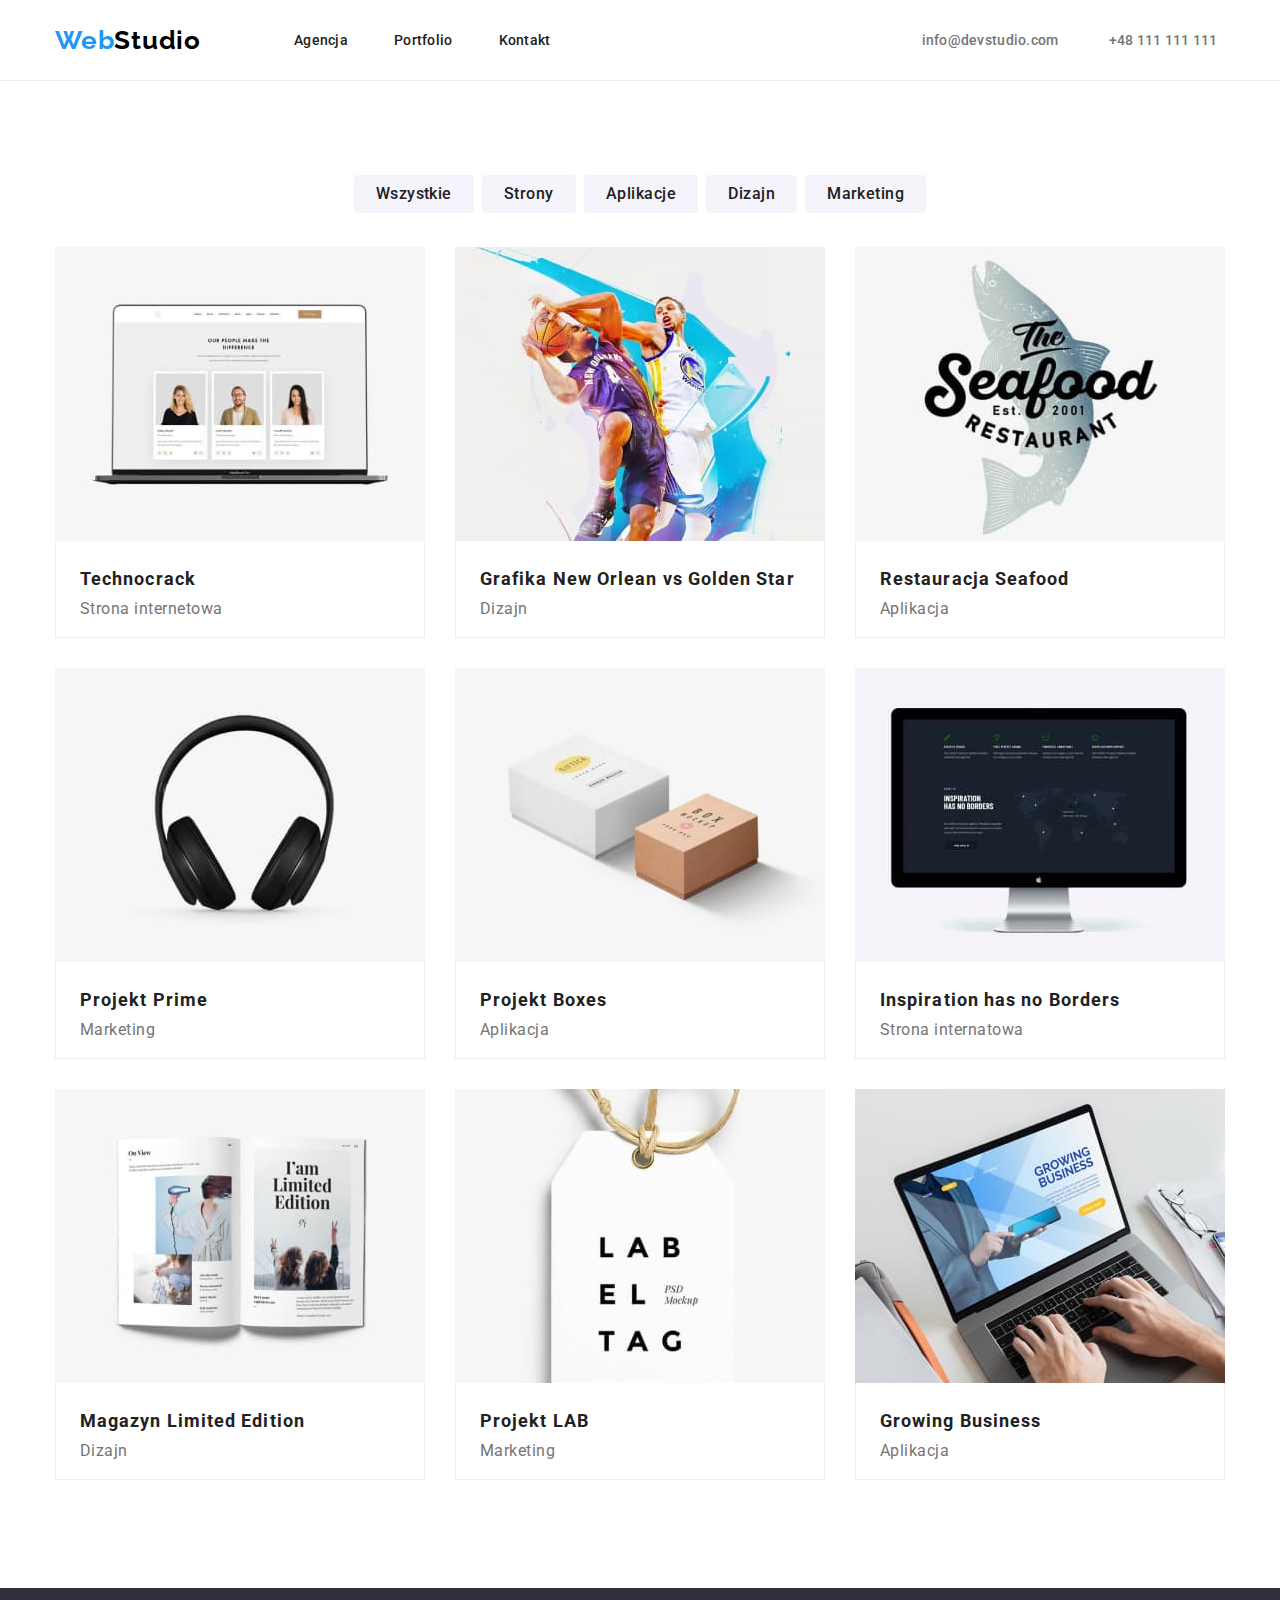
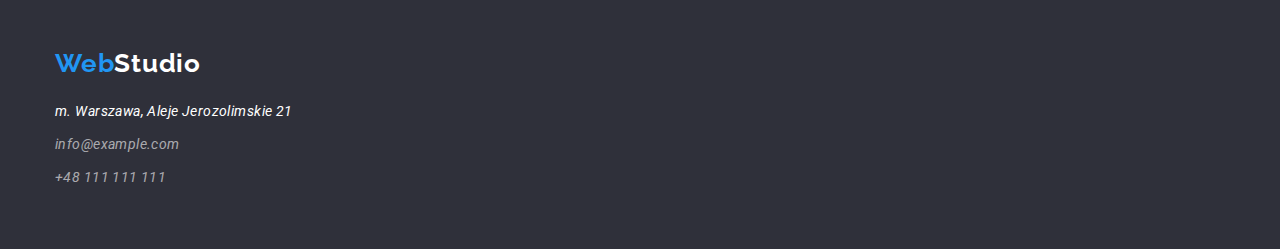
==== portfolio.html @ b1042d2c "hw-04 copy" ====
<!DOCTYPE html>
<html lang="pl">

<head>
    <meta name="description" content="zad 2 goit portfolio" />
    <title>WebStudio Portfolio</title>
    <link rel="stylesheet" href="./css/modern-normalize.min.css" />
    <link rel="stylesheet" href="./css/styles.css">
    <link rel="preconnect" href="https://fonts.googleapis.com">
    <link rel="preconnect" href="https://fonts.gstatic.com" crossorigin>
    <link
        href="https://fonts.googleapis.com/css2?family=Raleway:wght@700&family=Roboto:wght@400;500;700;900&display=swap"
        rel="stylesheet">
    <style>
    </style>
</head>

<body>
    <header class="border">
        <div class="container-header flex-header">
            <a class="link" href="./">
                <span class="logo logo-header"><span class="logo-blue">Web</span>Studio</span>
            </a>
            <nav>
                <ul class="nav-placement-1">
                    <li class="nav-grup-1"><a class="link-nav nav-text-1" href="./">Agencja</a></li>
                    <li class="nav-grup-1"><a class="link-nav nav-text-1" href="./portfolio.html">Portfolio</a></li>
                    <li class="nav-grup-1"><a class="link-nav nav-text-1" href="">Kontakt</a></li>
                </ul>
            </nav>
            <ul class="nav-placement-2">
                <li class="nav-grup-2">
                    <a class="link-nav nav-text-2" href="mailto:info@devstudio.com"
                        rel="noreferrer noopener">info@devstudio.com</a>
                </li>
                <li class="nav-grup-2">
                    <a class="link-nav nav-text-2" href="tel:+48111111111" rel="noreferrer noopener">+48 111 111 111</a>
                </li>
            </ul>
        </div>
    </header>
    <main>
        <div class="section">
            <div class="container">
                <ul class="selec-flex">
                    <li class="selec-but-place"><button type="button" class="selector-button">Wszystkie</button></li>
                    <li class="selec-but-place"><button type="button" class="selector-button">Strony</button></li>
                    <li class="selec-but-place"><button type="button" class="selector-button">Aplikacje</button></li>
                    <li class="selec-but-place"><button type="button" class="selector-button">Dizajn</button></li>
                    <li class="selec-but-place"><button type="button" class="selector-button">Marketing</button></li>
                </ul>
                <ul class="product-flex">
                    <li>
                        <figure>
                            <img class="product-img" src="./images/portfolio1.jpg"
                                alt="Wyświetlona przykładowa strona internetowa" width="370" height="294" />
                            <figcaption class="product-border">
                                <p class="product-name">Technocrack</p>
                                <p class="product-description">Strona internetowa</p>
                            </figcaption>
                        </figure>
                    </li>
                    <li>
                        <figure>
                            <img class="product-img" src="./images/portfolio2.jpg" alt="Grafika dwóch koszykarzy"
                                width="370" height="294" />
                            <figcaption class="product-border">
                                <p class="product-name">Grafika New Orlean vs Golden Star</p>
                                <p class="product-description">Dizajn</p>
                            </figcaption>
                        </figure>
                    </li>
                    <li>
                        <figure>
                            <img class="product-img" src="./images/portfolio3.jpg" alt="Grafika firmy Seafood"
                                width="370" height="294" />
                            <figcaption class="product-border">
                                <p class="product-name">Restauracja Seafood</p>
                                <p class="product-description">Aplikacja</p>
                            </figcaption>
                        </figure>
                    </li>
                    <li>
                        <figure>
                            <img class="product-img" src="./images/portfolio4.jpg" alt="Fotografia słuchawek"
                                width="370" height="294" />
                            <figcaption class="product-border">
                                <p class="product-name">Projekt Prime</p>
                                <p class="product-description">Marketing</p>
                            </figcaption>
                        </figure>
                    </li>
                    <li>
                        <figure>
                            <img class="product-img" src="./images/portfolio5.jpg" alt="Grafika pudełek" width="370"
                                height="294" />
                            <figcaption class="product-border">
                                <p class="product-name">Projekt Boxes</p>
                                <p class="product-description">Aplikacja</p>
                            </figcaption>
                        </figure>
                    </li>
                    <li>
                        <figure>
                            <img class="product-img" src="./images/portfolio6.jpg" alt="Monitor wyświetlający analizy"
                                width="370" height="294" />
                            <figcaption class="product-border">
                                <p class="product-name">Inspiration has no Borders</p>
                                <p class="product-description">Strona internatowa</p>
                            </figcaption>
                        </figure>
                    </li>
                    <li>
                        <figure>
                            <img class="product-img" src="./images/portfolio7.jpg" alt="Broszura" width="370"
                                height="294" />
                            <figcaption class="product-border">
                                <p class="product-name">Magazyn Limited Edition</p>
                                <p class="product-description">Dizajn</p>
                            </figcaption>
                        </figure>
                    </li>
                    <li>
                        <figure>
                            <img class="product-img" src="./images/portfolio8.jpg" alt="Paperowa metka reklamowa"
                                width="370" height="294" />
                            <figcaption class="product-border">
                                <p class="product-name">Projekt LAB</p>
                                <p class="product-description">Marketing</p>
                            </figcaption>
                        </figure>
                    </li>
                    <li>
                        <figure>
                            <img class="product-img" src="./images/portfolio9.jpg"
                                alt="Laptop z stroną Growing Buisness" width="370" height="294" />
                            <figcaption class="product-border">
                                <p class="product-name">Growing Business</p>
                                <p class="product-description">Aplikacja</p>
                            </figcaption>
                        </figure>
                    </li>
                </ul>
            </div>
        </div>
    </main>
    <footer class="background-grey footer-sec">
        <div class="container">
            <span class="logo logo-white"><span class="logo-blue">Web</span>Studio</span>
            <address>
                <p class="botton-address-1 footer-p">m. Warszawa, Aleje Jerozolimskie 21</p>
                <p class="footer-p"><a class="botton-address-2" href="mailto:info@example.com"
                        rel="noreferrer noopener">info@example.com
                    </a>
                </p>
                <p class="footer-p"><a class="botton-address-2" href="tel:+48111111111" rel="noreferrer noopener">+48
                        111
                        111
                        111</a>
                </p>
            </address>
        </div>
    </footer>
</body>

</html>
---- css/styles.css ----
* {
    padding: 0;
}
body {
    font-family: 'Roboto', sans-serif;
    font-size: 14px;
    line-height: 1.0;
}
/*Color palete*/
:root {
    --main-blue: #2196F3;
    --fade-on-white: #757575;
    --fade-on-black: #ffffff99;
    --background-color: #2F303A;
    --lighter-black: #212121;
    --white: #fff;
    --black: #000;
    --light-grey: #f5f4fa;
    --hedder-border: #ececec;
    --material-shadow-v1: #00000033;
    --material-shadow-v2: #00000024;
    --material-shadow-v3: #0000001F;
    --product-background: #eee;
}


/*  GENERAL CHANGE */

ul {
    list-style-type: none
}
figure {
    margin: 0px;
}
p {
    margin:0;
}
/*  HEADER */

.container-header {
    width: 1200px;
    margin: 0 auto;
    padding: 18px 15px;
}

.border {
    border-bottom: 1px solid var(--hedder-border);
}

.logo {
    text-decoration: none;
    font-family: 'Raleway', sans-serif;
    font-size: 26px;
    font-weight: 700;
    line-height: 31px;
    letter-spacing: 0.03em;
}

.logo-header {
    color: var(--black)
}

.logo-blue {
    color: var(--main-blue)
}

.link {
    text-decoration: none;
}

.link-nav {
    text-decoration: none;
    font-size: 14px;
    font-weight: 500;
    line-height: 16px;
    letter-spacing: 0.02em;
}

.link-nav:hover {
    color: var(--main-blue)
}

.link-nav:focus {
    color: var(--main-blue)
}
.nav-grup-1 {
    margin-right: 46px;
}
.nav-grup-1:last-child {
    margin-right: 0px;
}
.nav-grup-2 {
    margin-right: 50px;
}
.nav-grup-2:last-child {
    margin-right: 0px;
}

.nav-text-1 {
    color: var(--lighter-black);
}

.nav-text-2 {
    color: var(--fade-on-white);
}

.nav-placement-1 {
    display: flex;
    align-items: center;
    margin-left: 93px;
    padding: 0;
}

.nav-placement-2 {
    display: flex;
    align-items: center;
    margin-left: 371px;
    padding: 0;
}

.flex-header {
    display: flex;
    align-items: center;
}

/*  FOOTER */

.logo-white {
    color: var(--white);
}

.background-grey {
    color: var(--white);
    background-color: var(--background-color);
}

.botton-address-1 {
    font-size: 14px;
    font-weight: 400;
    letter-spacing: 0.03em;
    line-height: 24px;
}

.botton-address-2 {
    color: var(--fade-on-black);
    font-size: 14px;
    font-weight: 400;
    letter-spacing: 0.03em;
    line-height: 24px;
    text-decoration: none;
}
.footer-p {
    margin-bottom: 9px;
}
.footer-p:first-child {
    margin-top: 20px;
}
.footer-p:last-child {
    margin-bottom: 0;
}

.botton-address-2:hover {
    color: var(--white);
}

.botton-address-2:focus {
    color: var(--white);
}
.footer-sec {
    padding-top: 60px;
    padding-bottom: 60px;
}


/*  MAIN - INDEX */

.sec-1-flex {
    display: flex;
    align-items: center;
    flex-direction: column;
}
.sec-1-headline {
    font-weight: 900;
    font-size: 44px;
    letter-spacing: 0.06em;
    line-height: 60px;
    text-align: center;
}

.order-button {
    box-sizing: border-box;
    color: var(--white);
    background-color: var(--main-blue);
    font-size: 16px;
    font-weight: 700;
    letter-spacing: 0, 06em;
    line-height: 30px;
    border: none;
    border-radius: 4px;
    padding: 10px 41px;
}

.order-button:hover {
    cursor: pointer;
    color: var(--main-blue);
    background-color: var(--white);
}

.order-button:focus {
    color: var(--main-blue);
    background-color: var(--white);
}
.sec-2-flex {
    display: flex;

}
.sec-2-head {
    font-size: 14px;
    font-weight: 700;
    letter-spacing: 0.03em;
    line-height: 16px;
    text-transform: uppercase;
    color: var(--lighter-black);
    margin-bottom: 10px;
}

.sec-2-text {
    font-size: 14px;
    font-weight: 400;
    letter-spacing: 0.03em;
    line-height: 24px;
    color: var(--fade-on-white);
}
.section-headline {
    font-size: 36px;
    font-weight: 700;
    letter-spacing: 0.03em;
    line-height: 42px;
    text-align: center;
    color: var(--lighter-black);
}
.background-light-grey {
    background-color: var(--light-grey);
}
.sec-3-container-fix {
    padding-bottom: 94px;
}
.sec-3-flex {
    display: flex;
    margin-top: 50px;
}
.sec-3-grup {
    margin-left: 50px;
}
.sec-3-grup:first-child {
    margin-left: 0px;
}
.sec-4-flex {
    display: flex;
}
.sec-4-grup {
    margin-left: 30px;
}
.sec-4-grup:first-child {
    margin-left: 0px;
}

.sec-4-border {
    background: var(--white);
    border-radius: 0px 0px 4px 4px;
    box-shadow: 0px 1px 3px var(--material-shadow-v3), 
        0px 1px 1px var(--material-shadow-v2), 
        0px 2px 1px var(--material-shadow-v1);
}
.team-member {
    color: var(--lighter-black);
    font-size: 16px;
    font-weight: 500;
    letter-spacing: 0.03em;
    line-height: 18.75px;
    text-align: center;
    padding-top: 30px;
    padding-bottom: 10px;
    margin: 0;
}

.member-position {
    font-size: 16px;
    font-weight: 400;
    letter-spacing: 0.03em;
    line-height: 18.75px;
    color: var(--fade-on-white);
    text-align: center;
    padding-bottom: 30px;
    margin: 0;
}

/*  MAIN - PORTFOLIO */

.selec-flex {
    display: flex;
    justify-content: center;
    margin: 0;
}
.selector-button {
    color: var(--lighter-black);
    background-color: var(--light-grey);
    font-size: 16px;
    font-weight: 500;
    letter-spacing: 0.03em;
    line-height: 26px;
    border-radius: 4px;
    border: none;
    padding: 6px 22px;
    cursor: pointer;
}
.selec-but-place {
    margin-right: 8px;
}
.selec-but-place:last-child {
    margin-right: 0px;
}
.selector-button:hover {
    background-color: var(--main-blue);
    color: var(--white);
}

.selector-button:focus {
    background-color: var(--main-blue);
    color: var(--white);
    cursor: pointer;
}
.product-flex {
    display: flex;
    flex-wrap: wrap;
    gap: 30px;
    margin-top: 34px;
}
.product-name {
    color: var(--lighter-black);
    font-weight: 700;
    font-size: 18px;
    letter-spacing: 0.06em;
    line-height: 36px;
    padding: 20px 0px 0 24px;
}

.product-description {
    color: var(--fade-on-white);
    font-size: 16px;
    font-weight: 400;
    letter-spacing: 0.03em;
    line-height: 16px;
    padding: 4px 0px 20px 24px;
}
.product-border {
    border-bottom: 1px solid var(--product-background);
    border-left: 1px solid var(--product-background);
    border-right: 1px solid var(--product-background);
}

.product-img {
    display: block
}


/*  PLACEMENT */

.container {
    width: 1200px;
    margin: 0 auto;
    padding: 0 15px;
}
.section {
    padding-top: 94px;
    padding-bottom: 94px;
}
.section-1 {
    padding-top: 200px;
    padding-bottom: 200px;
}
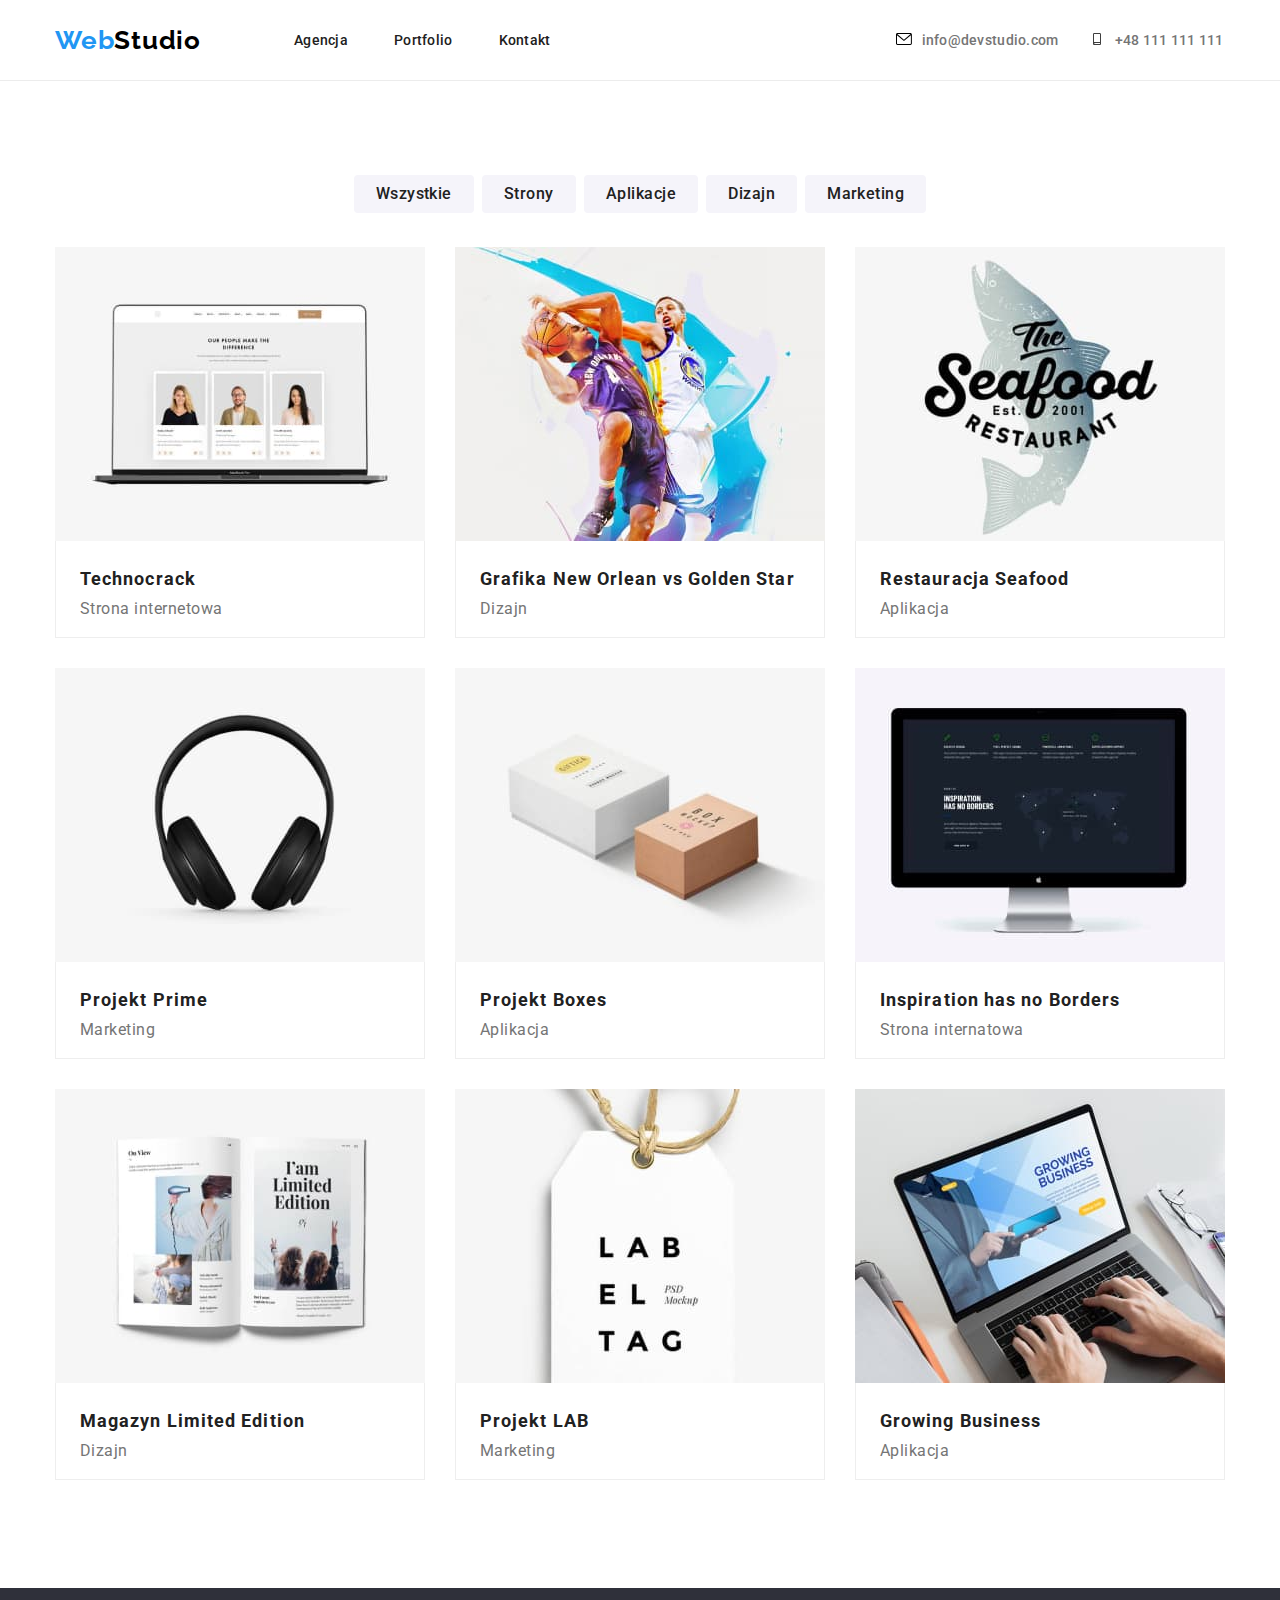
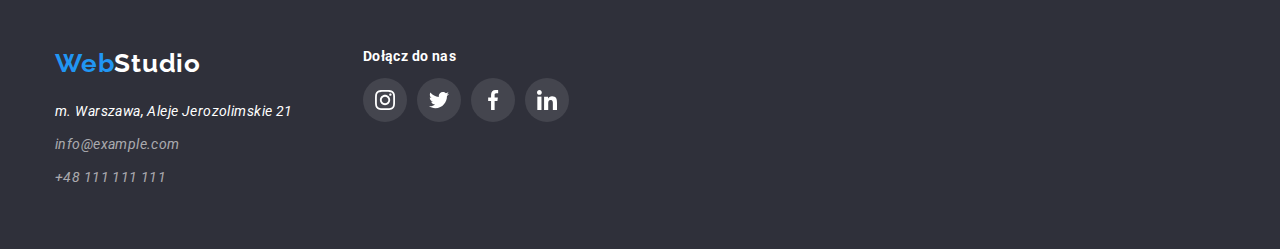
==== commit 4b8ee3cc: "repair of copy" ====
--- a/portfolio.html
+++ b/portfolio.html
@@ -30,11 +30,16 @@
             </nav>
             <ul class="nav-placement-2">
                 <li class="nav-grup-2">
-                    <a class="link-nav nav-text-2" href="mailto:info@devstudio.com"
-                        rel="noreferrer noopener">info@devstudio.com</a>
+                    <a class="link-nav nav-text-2" href="mailto:info@devstudio.com" rel="noreferrer noopener">
+                        <svg class="header-icon">
+                            <use href="./images/symbol-defs.svg#icon-envelope"></use>
+                        </svg>info@devstudio.com</a>
                 </li>
                 <li class="nav-grup-2">
-                    <a class="link-nav nav-text-2" href="tel:+48111111111" rel="noreferrer noopener">+48 111 111 111</a>
+                    <a class="link-nav nav-text-2" href="tel:+48111111111" rel="noreferrer noopener"><svg
+                            class="header-icon">
+                            <use href="./images/symbol-defs.svg#icon-smartphone"></use>
+                        </svg>+48 111 111 111</a>
                 </li>
             </ul>
         </div>
@@ -145,20 +150,47 @@
         </div>
     </main>
     <footer class="background-grey footer-sec">
-        <div class="container">
-            <span class="logo logo-white"><span class="logo-blue">Web</span>Studio</span>
-            <address>
-                <p class="botton-address-1 footer-p">m. Warszawa, Aleje Jerozolimskie 21</p>
-                <p class="footer-p"><a class="botton-address-2" href="mailto:info@example.com"
-                        rel="noreferrer noopener">info@example.com
-                    </a>
-                </p>
-                <p class="footer-p"><a class="botton-address-2" href="tel:+48111111111" rel="noreferrer noopener">+48
-                        111
-                        111
-                        111</a>
-                </p>
-            </address>
+        <div class="container footer-flex-1">
+            <div class="footer-flex-1-grup">
+                <span class="logo logo-white"><span class="logo-blue">Web</span>Studio</span>
+                <address>
+                    <p class="botton-address-1 footer-p">m. Warszawa, Aleje Jerozolimskie 21</p>
+                    <p class="footer-p"><a class="botton-address-2" href="mailto:info@example.com"
+                            rel="noreferrer noopener">info@example.com
+                        </a>
+                    </p>
+                    <p class="footer-p"><a class="botton-address-2" href="tel:+48111111111"
+                            rel="noreferrer noopener">+48
+                            111 111
+                            111</a>
+                    </p>
+                </address>
+            </div>
+            <div class="footer-flex-1-grup">
+                <p class="social-title-footer">Dołącz do nas</p>
+                <ul class="footer-flex-2">
+                    <li class="footer-flex-2-grup">
+                        <div tabindex="0" class="social-icon-background"><svg class="social-icon-footer">
+                                <use href="./images/symbol-defs.svg#icon-instagram"></use>
+                            </svg></div>
+                    </li>
+                    <li class="footer-flex-2-grup">
+                        <div tabindex="0" class="social-icon-background"><svg class="social-icon-footer">
+                                <use href="./images/symbol-defs.svg#icon-twitter"></use>
+                            </svg></div>
+                    </li>
+                    <li class="footer-flex-2-grup">
+                        <div tabindex="0" class="social-icon-background"><svg class="social-icon-footer">
+                                <use href="./images/symbol-defs.svg#icon-facebook"></use>
+                            </svg></div>
+                    </li>
+                    <li class="footer-flex-2-grup">
+                        <div tabindex="0" class="social-icon-background"><svg class="social-icon-footer">
+                                <use href="./images/symbol-defs.svg#icon-linkedin"></use>
+                            </svg></div>
+                    </li>
+                </ul>
+            </div>
         </div>
     </footer>
 </body>
--- a/css/styles.css
+++ b/css/styles.css
@@ -21,6 +21,8 @@
     --material-shadow-v2: #00000024;
     --material-shadow-v3: #0000001F;
     --product-background: #eee;
+    --client: #AFB1B8;
+    --footer-ellipse: #FFFFFF1A;
 }
 
 
@@ -76,10 +78,7 @@
     letter-spacing: 0.02em;
 }
 
-.link-nav:hover {
-    color: var(--main-blue)
-}
-
+.link-nav:hover,
 .link-nav:focus {
     color: var(--main-blue)
 }
@@ -90,7 +89,7 @@
     margin-right: 0px;
 }
 .nav-grup-2 {
-    margin-right: 50px;
+    margin-right: 30px;
 }
 .nav-grup-2:last-child {
     margin-right: 0px;
@@ -102,6 +101,10 @@
 
 .nav-text-2 {
     color: var(--fade-on-white);
+}
+.nav-text-2:hover,
+.nav-text-2:focus {
+    fill: var(--main-blue);
 }
 
 .nav-placement-1 {
@@ -114,13 +117,18 @@
 .nav-placement-2 {
     display: flex;
     align-items: center;
-    margin-left: 371px;
+    margin-left: 345px;
     padding: 0;
 }
 
 .flex-header {
     display: flex;
     align-items: center;
+}
+.header-icon {
+    height: 12px;
+    width: 16px;
+    margin-right: 10px;
 }
 
 /*  FOOTER */
@@ -159,10 +167,7 @@
     margin-bottom: 0;
 }
 
-.botton-address-2:hover {
-    color: var(--white);
-}
-
+.botton-address-2:hover,
 .botton-address-2:focus {
     color: var(--white);
 }
@@ -171,6 +176,47 @@
     padding-bottom: 60px;
 }
 
+.social-title-footer {
+    font-weight: 700;
+    font-size: 14px;
+    line-height: 16.41px;
+    letter-spacing: 0.03em;
+}
+.social-icon-footer {
+    box-sizing: content-box;
+    height: 20px;
+    width: 20px;
+    fill: var(--white);
+}
+.social-icon-background {
+    display: flex;
+    padding: 12px;
+    background-color: var(--footer-ellipse);
+    border-radius: 50%;
+    cursor: pointer;
+}
+.social-icon-background:hover,
+.social-icon-background:focus {
+    background-color: var(--main-blue);
+}
+.footer-flex-1 {
+    display: flex;
+}
+.footer-flex-1-grup {
+    margin-right: 70px;
+}
+.footer-flex-1-grup:last-child {
+    margin-right: 0px;
+}
+.footer-flex-2 {
+    display: flex;
+}
+.footer-flex-2-grup {
+    margin-right: 10px;
+}
+.footer-flex-2-grup:last-child {
+    margin-right: 0px;
+}
 
 /*  MAIN - INDEX */
 
@@ -185,6 +231,13 @@
     letter-spacing: 0.06em;
     line-height: 60px;
     text-align: center;
+}
+.sec-1-background {
+    color: var(--white);
+    background-color: var(--background-color);
+    background-image: url("../images/img-background-sec-1.jpg"), url("../images/img-background-overlay-sec-1.png");
+    background-size: cover;
+    background-position: center center;
 }
 
 .order-button {
@@ -200,13 +253,9 @@
     padding: 10px 41px;
 }
 
-.order-button:hover {
+.order-button:hover,
+.order-button:focus {
     cursor: pointer;
-    color: var(--main-blue);
-    background-color: var(--white);
-}
-
-.order-button:focus {
     color: var(--main-blue);
     background-color: var(--white);
 }
@@ -231,6 +280,14 @@
     line-height: 24px;
     color: var(--fade-on-white);
 }
+.sec-2-image {
+    box-sizing: content-box;
+    height: 70px;
+    width: 70px;
+    padding: 25px 100px;
+    background: var(--light-grey);
+    margin-bottom: 30px;
+}
 .section-headline {
     font-size: 36px;
     font-weight: 700;
@@ -257,6 +314,7 @@
 }
 .sec-4-flex {
     display: flex;
+    margin-top: 50px;
 }
 .sec-4-grup {
     margin-left: 30px;
@@ -291,9 +349,65 @@
     line-height: 18.75px;
     color: var(--fade-on-white);
     text-align: center;
+    padding-bottom: 16px;
+    margin: 0;
+}
+.sec-4-icon {
+    box-sizing: content-box;
+    height: 20px;
+    width: 20px;
+}
+.sec-4-icon-background {
+    display: flex;
+    padding: 12px;
+    background-color: var(--white);
+    border-radius: 50%;
+    fill: var(--client);
+    cursor: pointer;
+}
+.sec-4-icon-background:hover,
+.sec-4-icon-background:focus {
+    fill: var(--white);
+    background-color: var(--main-blue);
+}
+
+.sec-4-icon-flex {
+    display: flex;
+    justify-content: center;
     padding-bottom: 30px;
-    margin: 0;
-}
+}
+.sec-4-icon-grup {
+    margin-right: 10px;
+}
+.sec-4-icon-grup:last-child {
+    margin-right: 0px;
+}
+.sec-5-flex {
+    display: flex;
+    margin-top: 50px;
+}
+.sec-5-grup {
+    margin-right: 30px;
+}
+.sec-5-grup:last-child {
+    margin-right: 0px;
+}
+.sec-5-logo {
+    box-sizing: border-box;
+    fill: var(--client);
+    height: 92px;
+    width: 170px;
+    padding: 16px 32px;
+    border: 1px solid var(--client);
+    border-radius: 4px;
+    cursor: pointer;
+}
+.sec-5-logo:hover,
+.sec-5-logo:focus {
+    fill: var(--main-blue);
+    border-color: var(--main-blue);
+}
+
 
 /*  MAIN - PORTFOLIO */
 
@@ -320,15 +434,10 @@
 .selec-but-place:last-child {
     margin-right: 0px;
 }
-.selector-button:hover {
-    background-color: var(--main-blue);
-    color: var(--white);
-}
-
+.selector-button:hover,
 .selector-button:focus {
     background-color: var(--main-blue);
     color: var(--white);
-    cursor: pointer;
 }
 .product-flex {
     display: flex;
@@ -378,4 +487,37 @@
 .section-1 {
     padding-top: 200px;
     padding-bottom: 200px;
+}
+
+
+
+/*  Modal Window */
+
+
+.backdrop {
+    position: fixed;
+    top: 0;
+    left: 0;
+    height: 100%;
+    width: 100%;
+    background-color: var(--material-shadow-v1);
+}
+
+.modal-body {
+    position: absolute;
+    top: 50%;
+    left: 50%;
+    width: 528px;
+    min-height: 581px;
+    transform: translate(-50%, -50%);
+    background-color: var(--white);
+    box-shadow: 0px 1px 3px var(--material-shadow-v3), 0px 1px 1px var(--material-shadow-v2), 0px 2px 1px var(--material-shadow-v1);
+    border-radius: 4px;
+}
+
+.modal-x-button {
+    position: absolute;
+    top: 14px;
+    right: 14px;
+
 }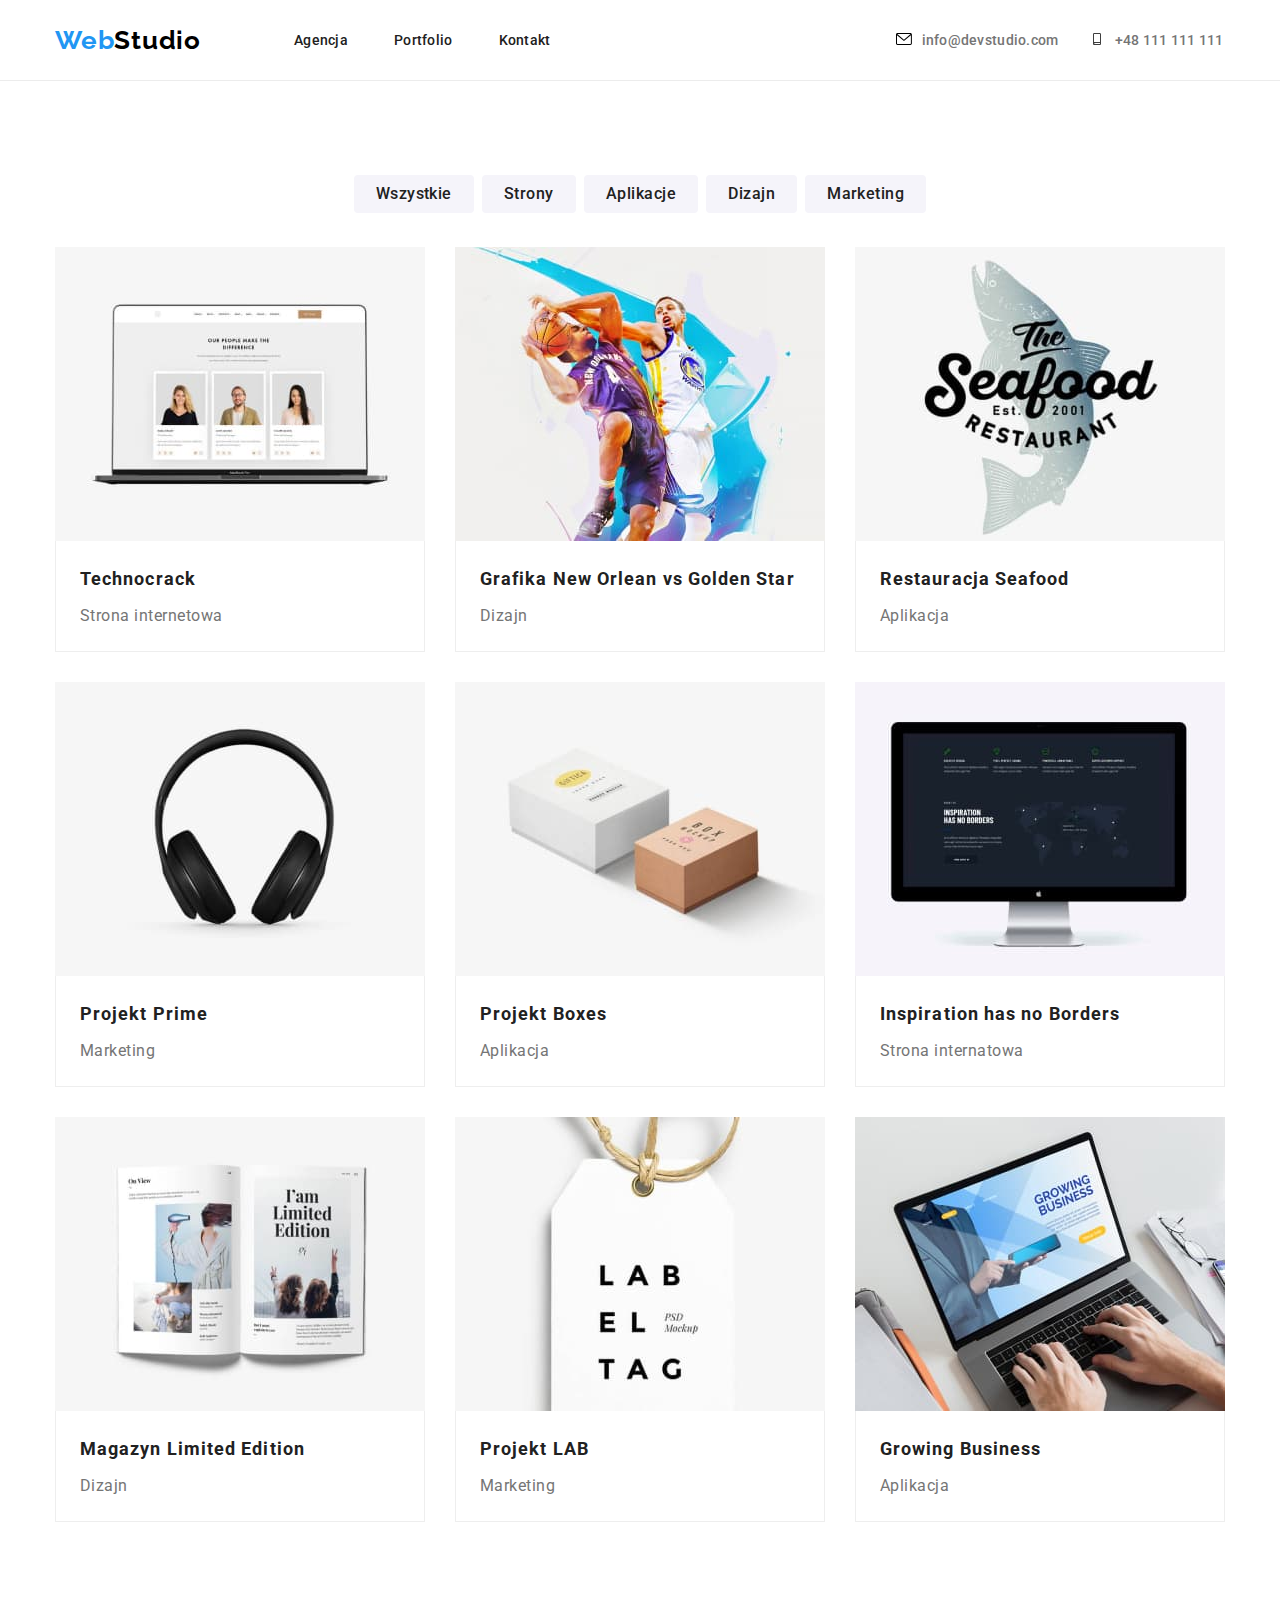
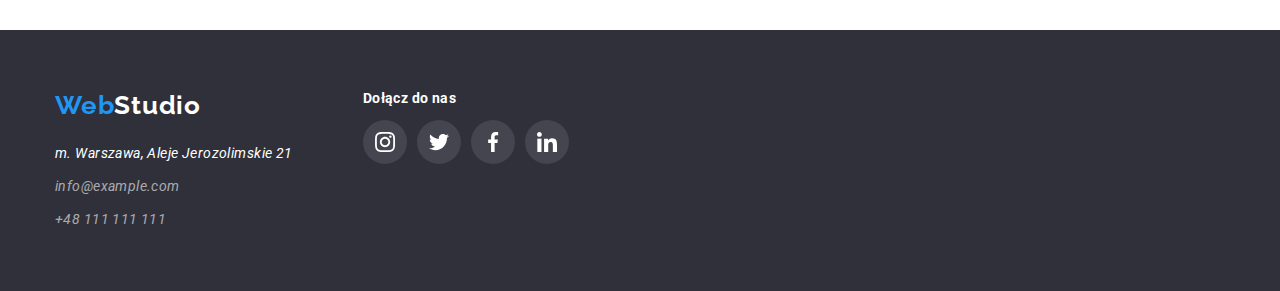
==== commit 8a7acb71: "postfolio product hover" ====
--- a/portfolio.html
+++ b/portfolio.html
@@ -55,96 +55,194 @@
                     <li class="selec-but-place"><button type="button" class="selector-button">Marketing</button></li>
                 </ul>
                 <ul class="product-flex">
-                    <li>
-                        <figure>
-                            <img class="product-img" src="./images/portfolio1.jpg"
-                                alt="Wyświetlona przykładowa strona internetowa" width="370" height="294" />
+
+                    <li>
+                        <figure class="sec-3-produkt-box-shadow">
+                            <div class="product-img-box">
+                                <img class="product-img" src="./images/portfolio1.jpg"
+                                    alt="Wyświetlona przykładowa strona internetowa" width="370" height="294" />
+                                <div class="product-img-fllow">
+                                    <p class="product-fllow-text">Technocrack jest popularną platformą
+                                        wykorzystywaną do
+                                        rozpowszechniania koronawirusa. Firmy wykorzystują tę platformę
+                                        do celów szpiegowskich i ataków na niezabezpieczone serwery konkurencji</p>
+                                </div>
+                            </div>
                             <figcaption class="product-border">
                                 <p class="product-name">Technocrack</p>
                                 <p class="product-description">Strona internetowa</p>
                             </figcaption>
                         </figure>
                     </li>
-                    <li>
-                        <figure>
-                            <img class="product-img" src="./images/portfolio2.jpg" alt="Grafika dwóch koszykarzy"
-                                width="370" height="294" />
+
+
+                    <li>
+                        <figure class="sec-3-produkt-box-shadow">
+                            <div class="product-img-box">
+                                <img class="product-img" src="./images/portfolio2.jpg" alt="Grafika dwóch koszykarzy"
+                                    width="370" height="294" />
+                                <div class="product-img-fllow">
+                                    <p class="product-fllow-text">Technocrack jest popularną platformą
+                                        wykorzystywaną do
+                                        rozpowszechniania koronawirusa. Firmy wykorzystują tę platformę
+                                        do celów szpiegowskich i ataków na niezabezpieczone serwery konkurencji</p>
+
+                                </div>
+                            </div>
                             <figcaption class="product-border">
                                 <p class="product-name">Grafika New Orlean vs Golden Star</p>
                                 <p class="product-description">Dizajn</p>
                             </figcaption>
                         </figure>
                     </li>
-                    <li>
-                        <figure>
-                            <img class="product-img" src="./images/portfolio3.jpg" alt="Grafika firmy Seafood"
-                                width="370" height="294" />
+
+
+                    <li>
+                        <figure class="sec-3-produkt-box-shadow">
+                            <div class="product-img-box">
+                                <img class="product-img" src="./images/portfolio3.jpg" alt="Grafika firmy Seafood"
+                                    width="370" height="294" />
+                                <div class="product-img-fllow">
+                                    <p class="product-fllow-text">Technocrack jest popularną platformą
+                                        wykorzystywaną do
+                                        rozpowszechniania koronawirusa. Firmy wykorzystują tę platformę
+                                        do celów szpiegowskich i ataków na niezabezpieczone serwery konkurencji</p>
+
+                                </div>
+                            </div>
                             <figcaption class="product-border">
                                 <p class="product-name">Restauracja Seafood</p>
                                 <p class="product-description">Aplikacja</p>
                             </figcaption>
                         </figure>
                     </li>
-                    <li>
-                        <figure>
-                            <img class="product-img" src="./images/portfolio4.jpg" alt="Fotografia słuchawek"
-                                width="370" height="294" />
+
+
+                    <li>
+                        <figure class="sec-3-produkt-box-shadow">
+                            <div class="product-img-box">
+                                <img class="product-img" src="./images/portfolio4.jpg" alt="Fotografia słuchawek"
+                                    width="370" height="294" />
+                                <div class="product-img-fllow">
+                                    <p class="product-fllow-text">Technocrack jest popularną platformą
+                                        wykorzystywaną do
+                                        rozpowszechniania koronawirusa. Firmy wykorzystują tę platformę
+                                        do celów szpiegowskich i ataków na niezabezpieczone serwery konkurencji</p>
+
+                                </div>
+                            </div>
                             <figcaption class="product-border">
                                 <p class="product-name">Projekt Prime</p>
                                 <p class="product-description">Marketing</p>
                             </figcaption>
                         </figure>
                     </li>
-                    <li>
-                        <figure>
-                            <img class="product-img" src="./images/portfolio5.jpg" alt="Grafika pudełek" width="370"
-                                height="294" />
+
+
+                    <li>
+                        <figure class="sec-3-produkt-box-shadow">
+                            <div class="product-img-box">
+                                <img class="product-img" src="./images/portfolio5.jpg" alt="Grafika pudełek" width="370"
+                                    height="294" />
+                                <div class="product-img-fllow">
+                                    <p class="product-fllow-text">Technocrack jest popularną platformą
+                                        wykorzystywaną do
+                                        rozpowszechniania koronawirusa. Firmy wykorzystują tę platformę
+                                        do celów szpiegowskich i ataków na niezabezpieczone serwery konkurencji</p>
+
+                                </div>
+                            </div>
                             <figcaption class="product-border">
                                 <p class="product-name">Projekt Boxes</p>
                                 <p class="product-description">Aplikacja</p>
                             </figcaption>
                         </figure>
                     </li>
-                    <li>
-                        <figure>
-                            <img class="product-img" src="./images/portfolio6.jpg" alt="Monitor wyświetlający analizy"
-                                width="370" height="294" />
+
+
+                    <li>
+                        <figure class="sec-3-produkt-box-shadow">
+                            <div class="product-img-box">
+                                <img class="product-img" src="./images/portfolio6.jpg"
+                                    alt="Monitor wyświetlający analizy" width="370" height="294" />
+                                <div class="product-img-fllow">
+                                    <p class="product-fllow-text">Technocrack jest popularną platformą
+                                        wykorzystywaną do
+                                        rozpowszechniania koronawirusa. Firmy wykorzystują tę platformę
+                                        do celów szpiegowskich i ataków na niezabezpieczone serwery konkurencji</p>
+
+                                </div>
+                            </div>
                             <figcaption class="product-border">
                                 <p class="product-name">Inspiration has no Borders</p>
                                 <p class="product-description">Strona internatowa</p>
                             </figcaption>
                         </figure>
                     </li>
-                    <li>
-                        <figure>
-                            <img class="product-img" src="./images/portfolio7.jpg" alt="Broszura" width="370"
-                                height="294" />
+
+
+                    <li>
+                        <figure class="sec-3-produkt-box-shadow">
+                            <div class="product-img-box">
+                                <img class="product-img" src="./images/portfolio7.jpg" alt="Broszura" width="370"
+                                    height="294" />
+                                <div class="product-img-fllow">
+                                    <p class="product-fllow-text">Technocrack jest popularną platformą
+                                        wykorzystywaną do
+                                        rozpowszechniania koronawirusa. Firmy wykorzystują tę platformę
+                                        do celów szpiegowskich i ataków na niezabezpieczone serwery konkurencji</p>
+
+                                </div>
+                            </div>
                             <figcaption class="product-border">
                                 <p class="product-name">Magazyn Limited Edition</p>
                                 <p class="product-description">Dizajn</p>
                             </figcaption>
                         </figure>
                     </li>
-                    <li>
-                        <figure>
-                            <img class="product-img" src="./images/portfolio8.jpg" alt="Paperowa metka reklamowa"
-                                width="370" height="294" />
+
+
+                    <li>
+                        <figure class="sec-3-produkt-box-shadow">
+                            <div class="product-img-box">
+                                <img class="product-img" src="./images/portfolio8.jpg" alt="Paperowa metka reklamowa"
+                                    width="370" height="294" />
+                                <div class="product-img-fllow">
+                                    <p class="product-fllow-text">Technocrack jest popularną platformą
+                                        wykorzystywaną do
+                                        rozpowszechniania koronawirusa. Firmy wykorzystują tę platformę
+                                        do celów szpiegowskich i ataków na niezabezpieczone serwery konkurencji</p>
+
+                                </div>
+                            </div>
                             <figcaption class="product-border">
                                 <p class="product-name">Projekt LAB</p>
                                 <p class="product-description">Marketing</p>
                             </figcaption>
                         </figure>
                     </li>
-                    <li>
-                        <figure>
-                            <img class="product-img" src="./images/portfolio9.jpg"
-                                alt="Laptop z stroną Growing Buisness" width="370" height="294" />
+
+
+                    <li>
+                        <figure class="sec-3-produkt-box-shadow">
+                            <div class="product-img-box">
+                                <img class="product-img" src="./images/portfolio9.jpg"
+                                    alt="Laptop z stroną Growing Buisness" width="370" height="294" />
+                                <div class="product-img-fllow">
+                                    <p class="product-fllow-text">Technocrack jest popularną platformą
+                                        wykorzystywaną do
+                                        rozpowszechniania koronawirusa. Firmy wykorzystują tę platformę
+                                        do celów szpiegowskich i ataków na niezabezpieczone serwery konkurencji</p>
+
+                                </div>
+                            </div>
                             <figcaption class="product-border">
                                 <p class="product-name">Growing Business</p>
                                 <p class="product-description">Aplikacja</p>
                             </figcaption>
                         </figure>
                     </li>
+
                 </ul>
             </div>
         </div>
--- a/css/styles.css
+++ b/css/styles.css
@@ -23,6 +23,9 @@
     --product-background: #eee;
     --client: #AFB1B8;
     --footer-ellipse: #FFFFFF1A;
+    --modal-x-border: #0000001A;
+    --sec-3-img-text-back: #2F303ACC;
+    --product-overley: #2196F3E5;
 }
 
 
@@ -311,6 +314,27 @@
 }
 .sec-3-grup:first-child {
     margin-left: 0px;
+}
+.sec-3-img-box {
+    position: relative;
+    justify-content: center;
+    text-align: center;
+    height: 294px;
+    width: 370px;
+}
+.sec-3-img-text {
+    position: absolute;
+    bottom: 0;
+    left: 0;
+    width: 100%;
+    height: 70px;
+    font-size: 14px;
+    font-weight: 700;
+    line-height: 16.41px;
+    letter-spacing: 0.03em;
+    color: var(--white);
+    background-color: var(--sec-3-img-text-back);
+    padding-top: 27px;
 }
 .sec-4-flex {
     display: flex;
@@ -445,6 +469,37 @@
     gap: 30px;
     margin-top: 34px;
 }
+.product-img-box {
+    position: relative;
+    overflow: hidden;
+    height: 294px;
+    width: 370px;
+}
+.product-img-fllow {
+    position: absolute;
+    top: 0;
+    left: 0;
+    width: 370px;
+    height: 294px;
+    background-color: var(--product-overley);
+    transform: translateY(105%);
+    transition-duration: 250ms;
+}
+.product-img-box:hover .product-img-fllow {
+    transform: translateY(0);
+}
+.product-fllow-text {
+    padding: 49px 45px 49px 20px;
+    font-size: 18px;
+    font-weight: 400;
+    line-height: 28px;
+    letter-spacing: 0.03em;
+    color: var(--white);
+}
+
+.sec-3-produkt-box-shadow:hover {
+    box-shadow: 0px 1px 1px rgba(0, 0, 0, 0.12), 0px 4px 4px rgba(0, 0, 0, 0.06), 1px 4px 6px rgba(0, 0, 0, 0.16);
+}
 .product-name {
     color: var(--lighter-black);
     font-weight: 700;
@@ -459,7 +514,7 @@
     font-size: 16px;
     font-weight: 400;
     letter-spacing: 0.03em;
-    line-height: 16px;
+    line-height: 30px;
     padding: 4px 0px 20px 24px;
 }
 .product-border {
@@ -469,7 +524,8 @@
 }
 
 .product-img {
-    display: block
+    display: block;
+    overflow: hidden;
 }
 
 
@@ -519,5 +575,18 @@
     position: absolute;
     top: 14px;
     right: 14px;
-
+    border-radius: 50px;
+    border-color: var(--modal-x-border);
+}
+.x-symbol {
+    box-sizing: border-box;
+    display: flex;
+    height: 30px;
+    width: 30px;
+    padding: 10px;
+}
+.is-hidden {
+    opacity: 0;
+    visibility: hidden;
+    pointer-events: none;
 }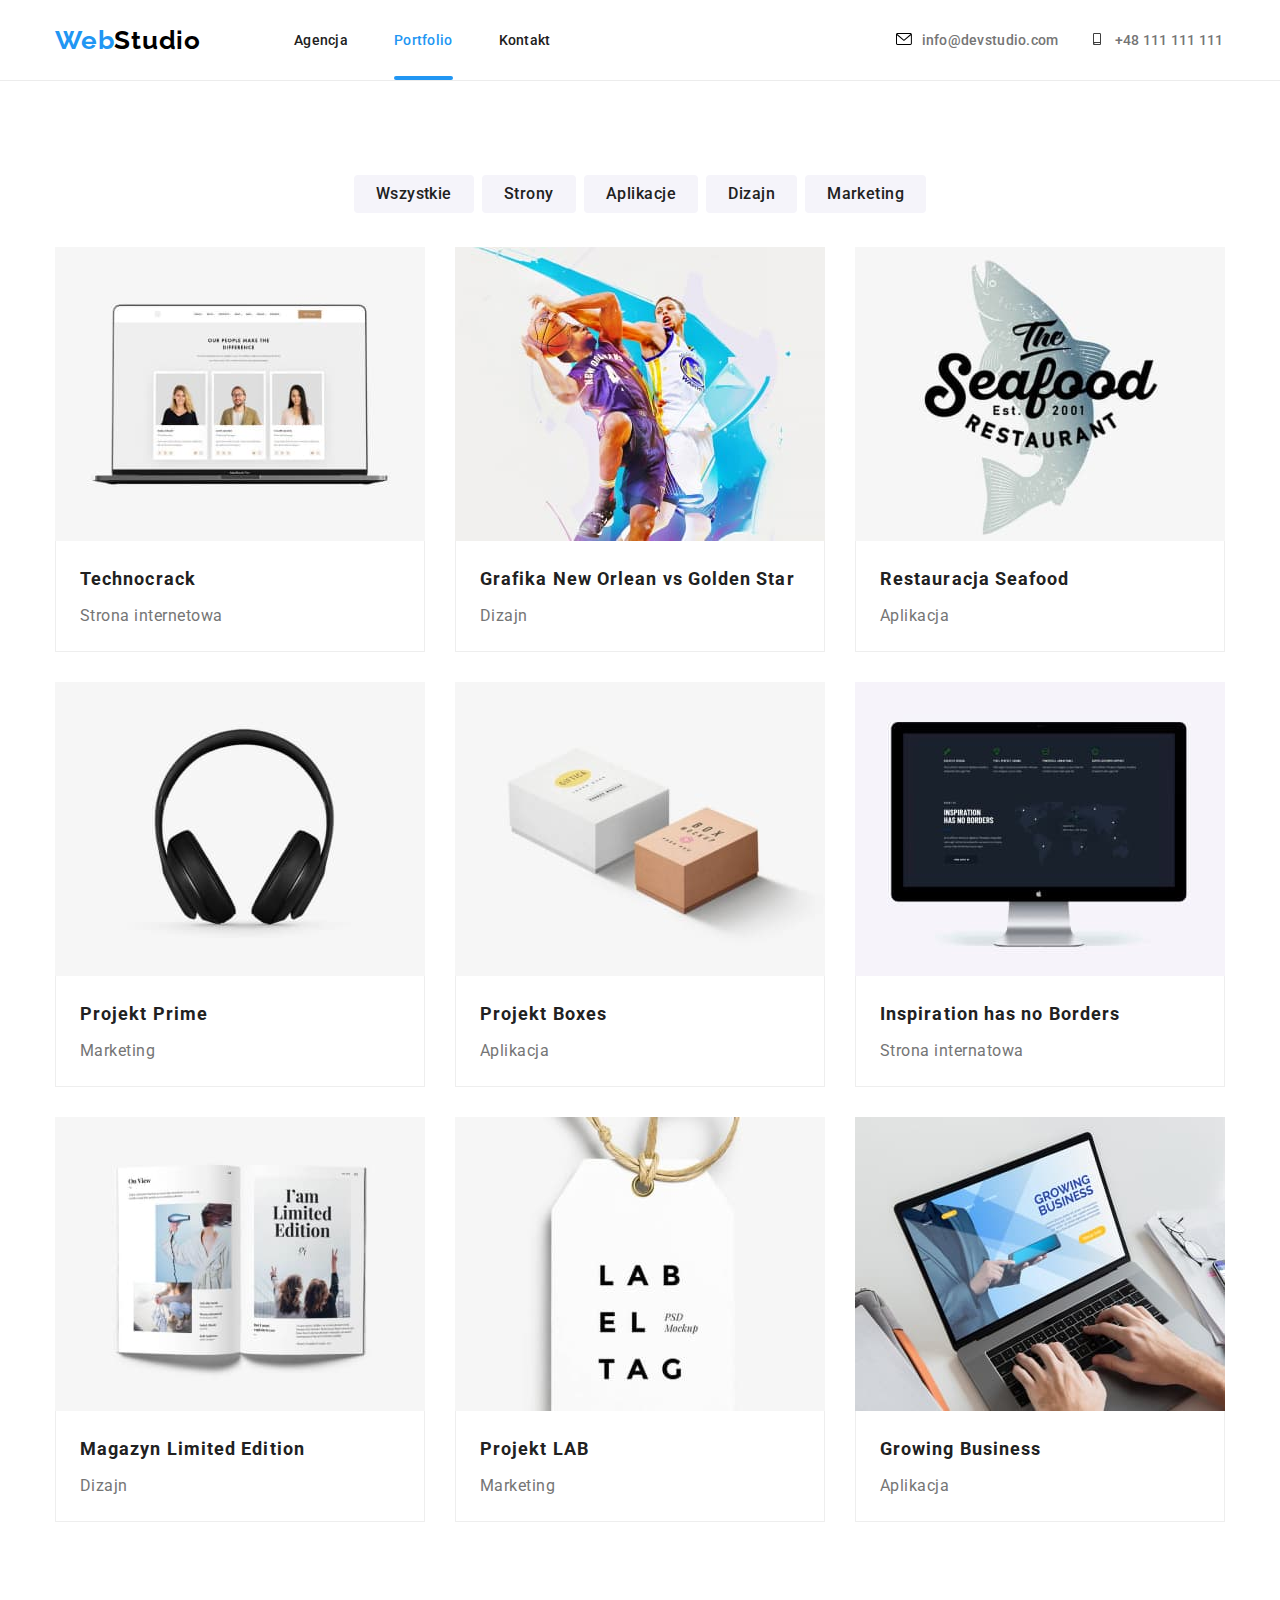
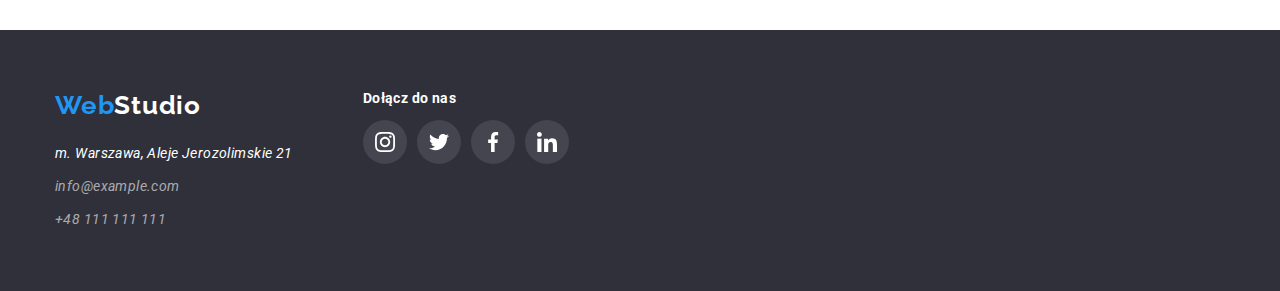
==== commit 3d958c79: "nav underline fix" ====
--- a/portfolio.html
+++ b/portfolio.html
@@ -23,9 +23,10 @@
             </a>
             <nav>
                 <ul class="nav-placement-1">
-                    <li class="nav-grup-1"><a class="link-nav nav-text-1" href="./">Agencja</a></li>
-                    <li class="nav-grup-1"><a class="link-nav nav-text-1" href="./portfolio.html">Portfolio</a></li>
-                    <li class="nav-grup-1"><a class="link-nav nav-text-1" href="">Kontakt</a></li>
+                    <li class="nav-grup-1"><a class="link-nav nav-text-1 nav-underline" href="./">Agencja</a></li>
+                    <li class="nav-grup-1"><a class="link-nav nav-text-1 nav-underline nav-under-active"
+                            href="./portfolio.html">Portfolio</a></li>
+                    <li class="nav-grup-1"><a class="link-nav nav-text-1 nav-underline" href="">Kontakt</a></li>
                 </ul>
             </nav>
             <ul class="nav-placement-2">
@@ -44,6 +45,8 @@
             </ul>
         </div>
     </header>
+
+
     <main>
         <div class="section">
             <div class="container">
--- a/css/styles.css
+++ b/css/styles.css
@@ -40,6 +40,9 @@
 p {
     margin:0;
 }
+
+
+
 /*  HEADER */
 
 .container-header {
@@ -85,8 +88,12 @@
 .link-nav:focus {
     color: var(--main-blue)
 }
+
+
+
 .nav-grup-1 {
     margin-right: 46px;
+    position: relative;
 }
 .nav-grup-1:last-child {
     margin-right: 0px;
@@ -132,6 +139,30 @@
     height: 12px;
     width: 16px;
     margin-right: 10px;
+}
+
+.nav-underline:hover::after {
+    content: '';
+    position: absolute;
+    left: 0%;
+    top: 44px;
+    width: 100%;
+    border-bottom: solid 4px var(--main-blue);
+    border-radius: 4px;
+}
+
+.nav-under-active {
+    color: var(--main-blue);
+}
+
+.nav-under-active::after {
+    content: '';
+    position: absolute;
+    left: 0%;
+    top: 44px;
+    width: 100%;
+    border-bottom: solid 4px var(--main-blue);
+    border-radius: 4px;
 }
 
 /*  FOOTER */
@@ -584,6 +615,7 @@
     height: 30px;
     width: 30px;
     padding: 10px;
+    cursor: pointer;
 }
 .is-hidden {
     opacity: 0;
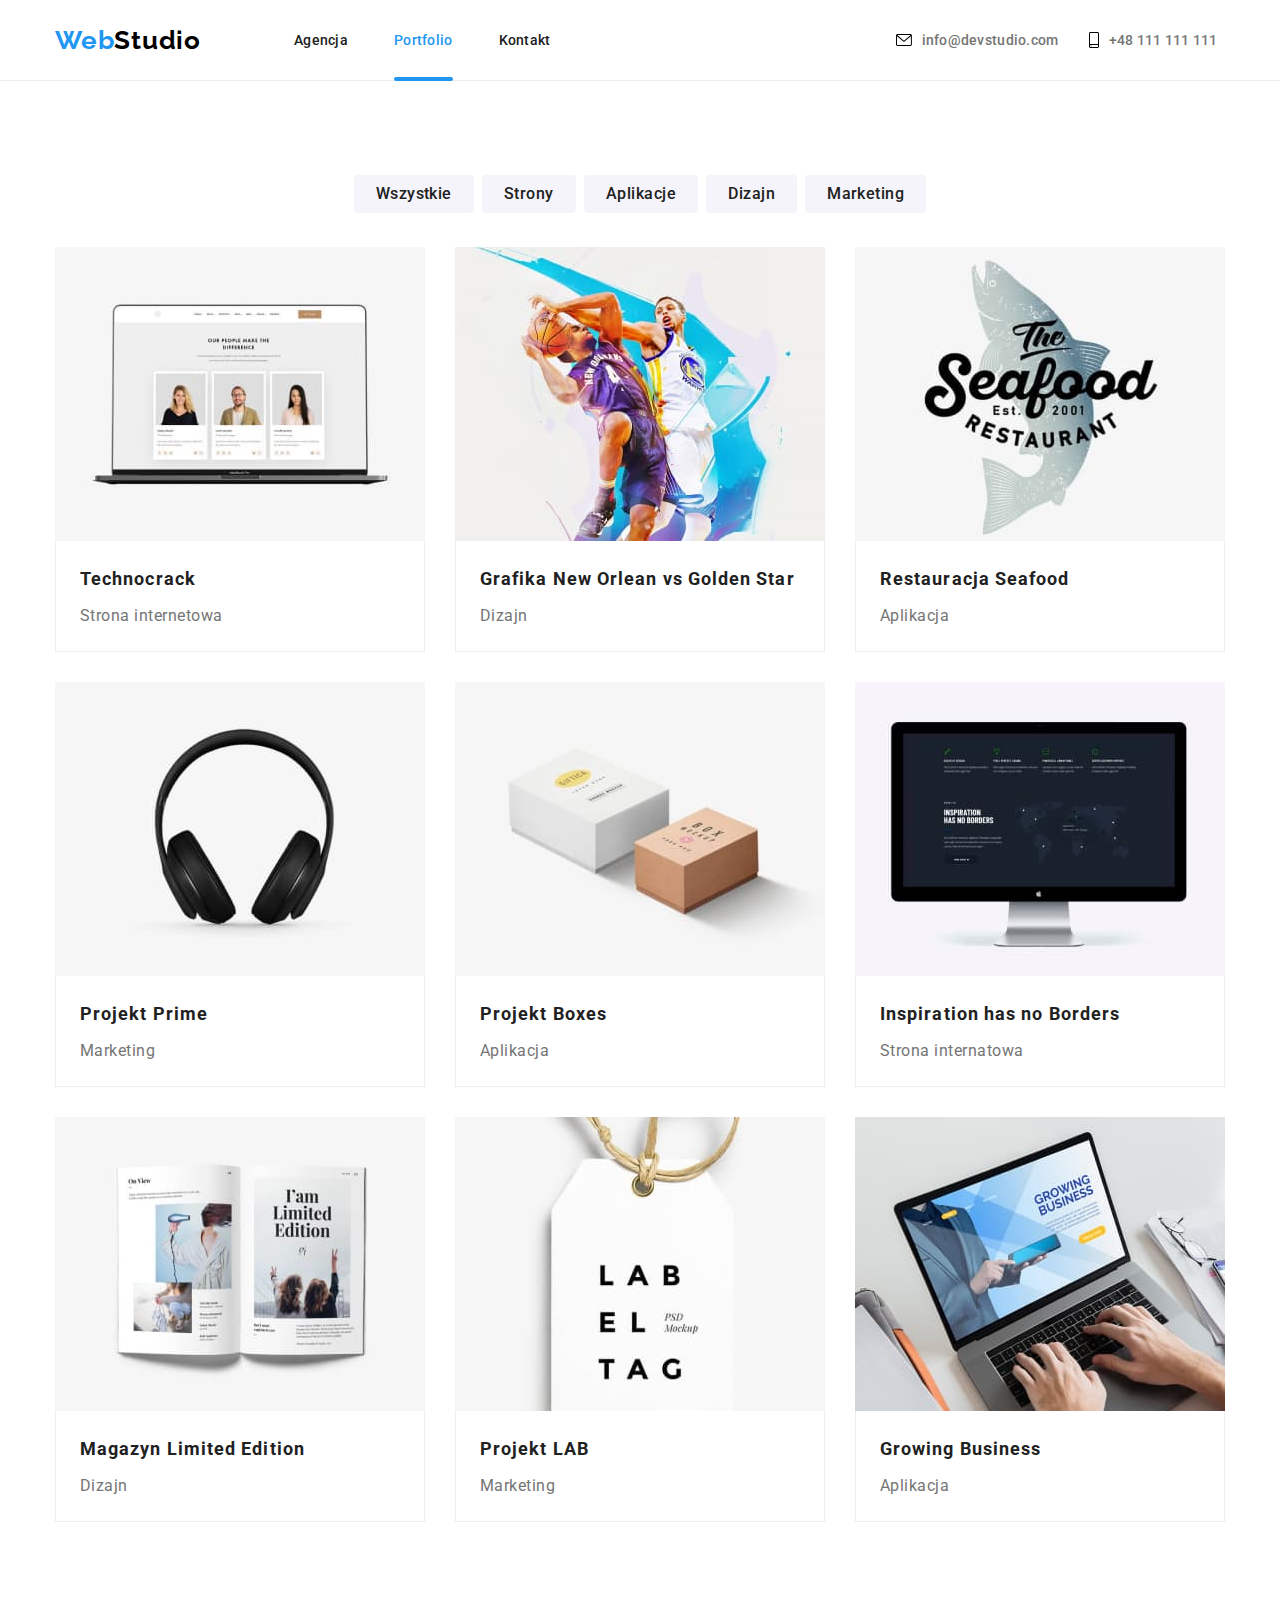
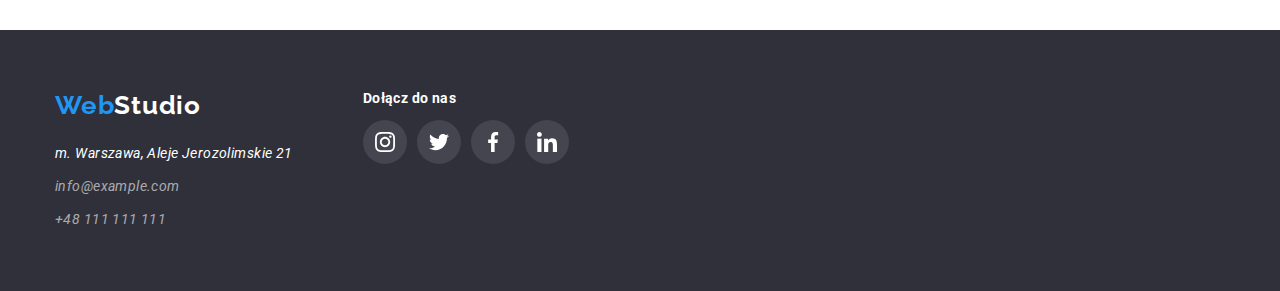
==== commit 991a8f37: "header icon fix," ====
--- a/portfolio.html
+++ b/portfolio.html
@@ -32,13 +32,13 @@
             <ul class="nav-placement-2">
                 <li class="nav-grup-2">
                     <a class="link-nav nav-text-2" href="mailto:info@devstudio.com" rel="noreferrer noopener">
-                        <svg class="header-icon">
+                        <svg class="header-icon-1">
                             <use href="./images/symbol-defs.svg#icon-envelope"></use>
                         </svg>info@devstudio.com</a>
                 </li>
                 <li class="nav-grup-2">
                     <a class="link-nav nav-text-2" href="tel:+48111111111" rel="noreferrer noopener"><svg
-                            class="header-icon">
+                            class="header-icon-2">
                             <use href="./images/symbol-defs.svg#icon-smartphone"></use>
                         </svg>+48 111 111 111</a>
                 </li>
--- a/css/styles.css
+++ b/css/styles.css
@@ -77,6 +77,8 @@
 }
 
 .link-nav {
+    display: flex;
+    align-items: center;
     text-decoration: none;
     font-size: 14px;
     font-weight: 500;
@@ -86,7 +88,9 @@
 
 .link-nav:hover,
 .link-nav:focus {
-    color: var(--main-blue)
+    color: var(--main-blue);
+    transition-duration: 250ms;
+    transition-timing-function: cubic-bezier(0.4,0,0.2,1)
 }
 
 
@@ -115,6 +119,8 @@
 .nav-text-2:hover,
 .nav-text-2:focus {
     fill: var(--main-blue);
+    transition-duration: 250ms;
+    transition-timing-function: cubic-bezier(0.4, 0, 0.2, 1)
 }
 
 .nav-placement-1 {
@@ -135,9 +141,14 @@
     display: flex;
     align-items: center;
 }
-.header-icon {
+.header-icon-1 {
     height: 12px;
     width: 16px;
+    margin-right: 10px;
+}
+.header-icon-2 {
+    height: 16px;
+    width: 10px;
     margin-right: 10px;
 }
 
@@ -145,10 +156,12 @@
     content: '';
     position: absolute;
     left: 0%;
-    top: 44px;
+    top: 45px;
     width: 100%;
     border-bottom: solid 4px var(--main-blue);
     border-radius: 4px;
+    transition-duration: 250ms;
+    transition-timing-function: cubic-bezier(0.4,0,0.2,1);
 }
 
 .nav-under-active {
@@ -159,7 +172,7 @@
     content: '';
     position: absolute;
     left: 0%;
-    top: 44px;
+    top: 45px;
     width: 100%;
     border-bottom: solid 4px var(--main-blue);
     border-radius: 4px;
@@ -204,6 +217,8 @@
 .botton-address-2:hover,
 .botton-address-2:focus {
     color: var(--white);
+    transition-duration: 250ms;
+    transition-timing-function: cubic-bezier(0.4,0,0.2,1);
 }
 .footer-sec {
     padding-top: 60px;
@@ -232,6 +247,8 @@
 .social-icon-background:hover,
 .social-icon-background:focus {
     background-color: var(--main-blue);
+    transition-duration: 250ms;
+    transition-timing-function: cubic-bezier(0.4,0,0.2,1);
 }
 .footer-flex-1 {
     display: flex;
@@ -292,6 +309,8 @@
     cursor: pointer;
     color: var(--main-blue);
     background-color: var(--white);
+    transition-duration: 250ms;
+    transition-timing-function: cubic-bezier(0.4,0,0.2,1);
 }
 .sec-2-flex {
     display: flex;
@@ -424,6 +443,8 @@
 .sec-4-icon-background:focus {
     fill: var(--white);
     background-color: var(--main-blue);
+    transition-duration: 250ms;
+    transition-timing-function: cubic-bezier(0.4,0,0.2,1);
 }
 
 .sec-4-icon-flex {
@@ -461,6 +482,8 @@
 .sec-5-logo:focus {
     fill: var(--main-blue);
     border-color: var(--main-blue);
+    transition-duration: 250ms;
+    transition-timing-function: cubic-bezier(0.4,0,0.2,1);
 }
 
 
@@ -493,6 +516,8 @@
 .selector-button:focus {
     background-color: var(--main-blue);
     color: var(--white);
+    transition-duration: 250ms;
+    transition-timing-function: cubic-bezier(0.4,0,0.2,1);
 }
 .product-flex {
     display: flex;
@@ -518,6 +543,8 @@
 }
 .product-img-box:hover .product-img-fllow {
     transform: translateY(0);
+    transition-duration: 250ms;
+    transition-timing-function: cubic-bezier(0.4,0,0.2,1);
 }
 .product-fllow-text {
     padding: 49px 45px 49px 20px;
@@ -530,6 +557,8 @@
 
 .sec-3-produkt-box-shadow:hover {
     box-shadow: 0px 1px 1px rgba(0, 0, 0, 0.12), 0px 4px 4px rgba(0, 0, 0, 0.06), 1px 4px 6px rgba(0, 0, 0, 0.16);
+    transition-duration: 250ms;
+    transition-timing-function: cubic-bezier(0.4,0,0.2,1);
 }
 .product-name {
     color: var(--lighter-black);
